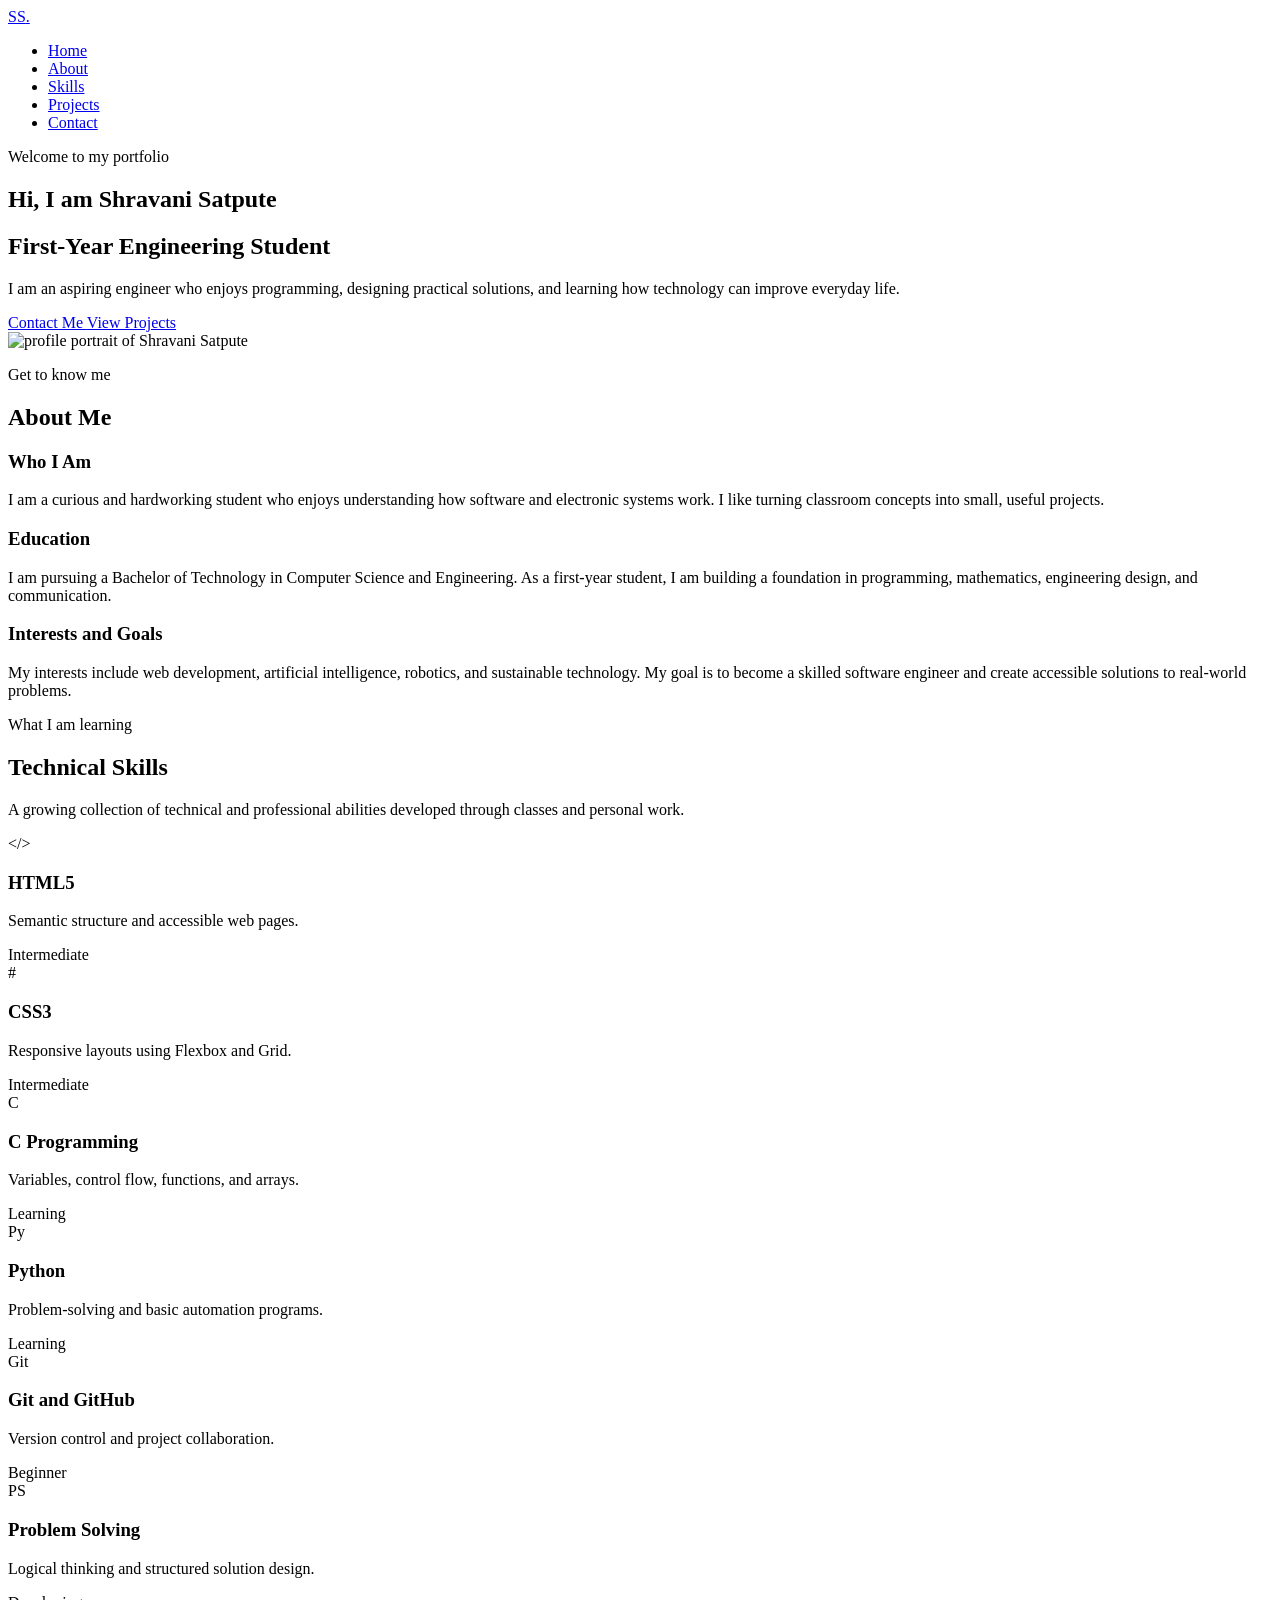
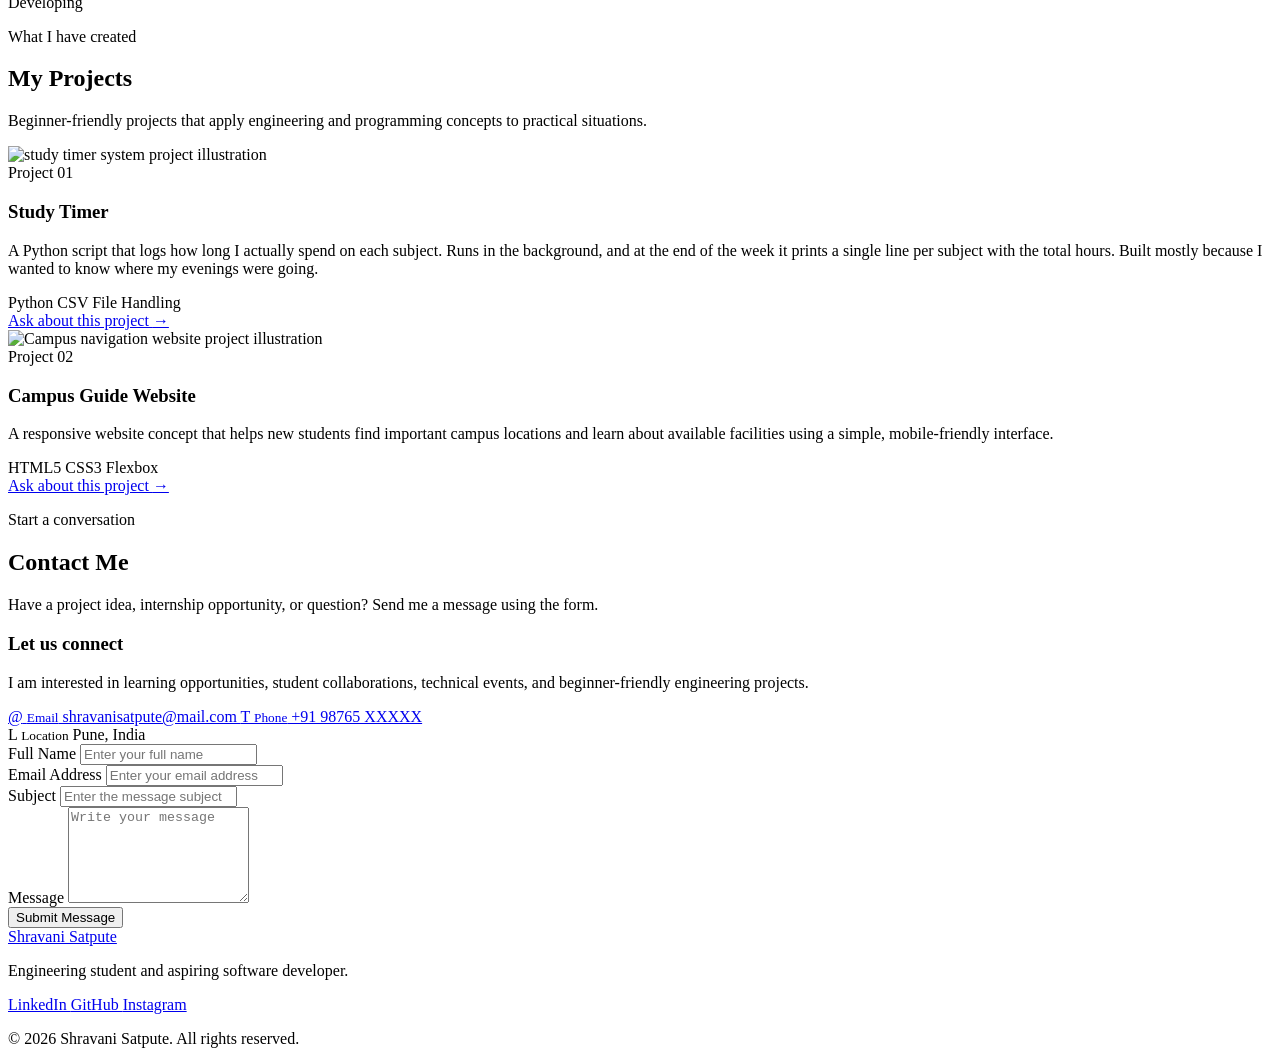
==== index.html @ 006224a8 "Rename Shravani Satpute _ Engineering Student.html to index.html" ====
<!DOCTYPE html>
<!-- saved from url=(0032)https://tantrashala19.niat.tech/ -->
<html lang="en"><head><meta http-equiv="Content-Type" content="text/html; charset=UTF-8">
    
    <meta name="viewport" content="width=device-width, initial-scale=1.0">
    <meta name="description" content="Personal portfolio of Shravani Satpute, a first-year engineering student.">
    <title>Shravani Satpute | Engineering Student</title>

    <link rel="stylesheet" href="./Shravani Satpute _ Engineering Student_files/style.css">
<link rel="stylesheet" href="./Shravani Satpute _ Engineering Student_files/index.css">

<meta name="viewport" content="width=device-width, initial-scale=1.0">
<meta name="robots" content="none,noarchive">
</head>

<body>

    <header class="header">
        <nav class="navbar container" aria-label="Main navigation">
            <a class="logo" href="https://tantrashala19.niat.tech/#home" aria-label="Shravani Satpute home">
                SS<span>.</span>
            </a>

            <ul class="nav-links">
                <li><a href="https://tantrashala19.niat.tech/#home">Home</a></li>
                <li><a href="https://tantrashala19.niat.tech/#about">About</a></li>
                <li><a href="https://tantrashala19.niat.tech/#skills">Skills</a></li>
                <li><a href="https://tantrashala19.niat.tech/#projects">Projects</a></li>
                <li><a href="https://tantrashala19.niat.tech/#contact">Contact</a></li>
            </ul>
        </nav>
    </header>

    <main>

        <section class="hero" id="home">
            <div class="hero-content container">
                <div class="hero-text">
                    <p class="eyebrow">Welcome to my portfolio</p>

                    <h1>
                        Hi, I am <span>Shravani Satpute</span>
                    </h1>

                    <h2>First-Year Engineering Student</h2>

                    <p>
                        I am an aspiring engineer who enjoys programming,
                        designing practical solutions, and learning how
                        technology can improve everyday life.
                    </p>

                    <div class="hero-actions">
                        <a class="button primary-button" href="https://tantrashala19.niat.tech/#contact">
                            Contact Me
                        </a>

                        <a class="button secondary-button" href="https://tantrashala19.niat.tech/#projects">
                            View Projects
                        </a>
                    </div>
                </div>

                <div class="profile-wrapper">
                    <img class="profile-image" src="./Shravani Satpute _ Engineering Student_files/avatar-icon-human-a-person-s-badge-social-media-profile-symbol-the-symbol-of-a-person-vector.jpg" alt="profile portrait of Shravani Satpute">
                </div>
            </div>
        </section>


        <section class="section" id="about">
            <div class="container">
                <div class="section-heading">
                    <p class="eyebrow">Get to know me</p>
                    <h2>About Me</h2>
                </div>

                <div class="about-grid">
                    <article class="about-card">
                        <h3>Who I Am</h3>
                        <p>
                            I am a curious and hardworking student who enjoys
                            understanding how software and electronic systems
                            work. I like turning classroom concepts into small,
                            useful projects.
                        </p>
                    </article>

                    <article class="about-card">
                        <h3>Education</h3>
                        <p>
                            I am pursuing a Bachelor of Technology in Computer
                            Science and Engineering. As a first-year student, I
                            am building a foundation in programming,
                            mathematics, engineering design, and communication.
                        </p>
                    </article>

                    <article class="about-card">
                        <h3>Interests and Goals</h3>
                        <p>
                            My interests include web development, artificial
                            intelligence, robotics, and sustainable technology.
                            My goal is to become a skilled software engineer and
                            create accessible solutions to real-world problems.
                        </p>
                    </article>
                </div>
            </div>
        </section>


        <section class="section skills-section" id="skills">
            <div class="container">
                <div class="section-heading">
                    <p class="eyebrow">What I am learning</p>
                    <h2>Technical Skills</h2>
                    <p>
                        A growing collection of technical and professional
                        abilities developed through classes and personal work.
                    </p>
                </div>

                <div class="skills-grid">
                    <article class="skill-card">
                        <div class="skill-icon" aria-hidden="true">&lt;/&gt;</div>
                        <h3>HTML5</h3>
                        <p>Semantic structure and accessible web pages.</p>
                        <span class="skill-badge">Intermediate</span>
                    </article>

                    <article class="skill-card">
                        <div class="skill-icon" aria-hidden="true">#</div>
                        <h3>CSS3</h3>
                        <p>Responsive layouts using Flexbox and Grid.</p>
                        <span class="skill-badge">Intermediate</span>
                    </article>

                    <article class="skill-card">
                        <div class="skill-icon" aria-hidden="true">C</div>
                        <h3>C Programming</h3>
                        <p>Variables, control flow, functions, and arrays.</p>
                        <span class="skill-badge">Learning</span>
                    </article>

                    <article class="skill-card">
                        <div class="skill-icon" aria-hidden="true">Py</div>
                        <h3>Python</h3>
                        <p>Problem-solving and basic automation programs.</p>
                        <span class="skill-badge">Learning</span>
                    </article>

                    <article class="skill-card">
                        <div class="skill-icon" aria-hidden="true">Git</div>
                        <h3>Git and GitHub</h3>
                        <p>Version control and project collaboration.</p>
                        <span class="skill-badge">Beginner</span>
                    </article>

                    <article class="skill-card">
                        <div class="skill-icon" aria-hidden="true">PS</div>
                        <h3>Problem Solving</h3>
                        <p>Logical thinking and structured solution design.</p>
                        <span class="skill-badge">Developing</span>
                    </article>
                </div>
            </div>
        </section>


        <section class="section" id="projects">
            <div class="container">
                <div class="section-heading">
                    <p class="eyebrow">What I have created</p>
                    <h2>My Projects</h2>
                    <p>
                        Beginner-friendly projects that apply engineering and
                        programming concepts to practical situations.
                    </p>
                </div>

                <div class="projects-grid">
                    <article class="project-card">
                        <img src="./Shravani Satpute _ Engineering Student_files/550x550.jpg" alt="study timer system project illustration">

                        <div class="project-content">
                            <div class="project-number">Project 01</div>
                            <h3>Study Timer</h3>

                            <p>
                                A Python script that logs how long I actually spend on each subject.
                                Runs in the background, and at the end of the week it prints a single line per subject with the total hours.
                                Built mostly because I wanted to know where my evenings were going.
                            </p>

                            <div class="project-tags" aria-label="Project technologies">
                                <span>Python</span>
                                <span>CSV</span>
                                <span>File Handling</span>
                            </div>

                            <a class="project-link" href="https://tantrashala19.niat.tech/#contact">
                                Ask about this project
                                <span aria-hidden="true">→</span>
                            </a>
                        </div>
                    </article>

                    <article class="project-card">
                        <img src="./Shravani Satpute _ Engineering Student_files/Veermata-Jijabai-Technological-Institute-VJTI-Mumbai-Campus-View-3.jpg" alt="Campus navigation website project illustration">

                        <div class="project-content">
                            <div class="project-number">Project 02</div>
                            <h3>Campus Guide Website</h3>

                            <p>
                                A responsive website concept that helps new
                                students find important campus locations and
                                learn about available facilities using a simple,
                                mobile-friendly interface.
                            </p>

                            <div class="project-tags" aria-label="Project technologies">
                                <span>HTML5</span>
                                <span>CSS3</span>
                                <span>Flexbox</span>
                            </div>

                            <a class="project-link" href="https://tantrashala19.niat.tech/#contact">
                                Ask about this project
                                <span aria-hidden="true">→</span>
                            </a>
                        </div>
                    </article>
                </div>
            </div>
        </section>


        <section class="section contact-section" id="contact">
            <div class="container">
                <div class="section-heading">
                    <p class="eyebrow">Start a conversation</p>
                    <h2>Contact Me</h2>
                    <p>
                        Have a project idea, internship opportunity, or question?
                        Send me a message using the form.
                    </p>
                </div>

                <div class="contact-layout">
                    <div class="contact-information">
                        <h3>Let us connect</h3>

                        <p>
                            I am interested in learning opportunities,
                            student collaborations, technical events, and
                            beginner-friendly engineering projects.
                        </p>

                        <div class="contact-list">
                            <a href="mailto:shravanisatpute@mail.com">
                                <span class="contact-icon" aria-hidden="true">@</span>
                                <span>
                                    <small>Email</small>
                                    shravanisatpute@mail.com
                                </span>
                            </a>

                            <a href="tel:+919876XXXXX">
                                <span class="contact-icon" aria-hidden="true">T</span>
                                <span>
                                    <small>Phone</small>
                                    +91 98765 XXXXX
                                </span>
                            </a>

                            <div>
                                <span class="contact-icon" aria-hidden="true">L</span>
                                <span>
                                    <small>Location</small>
                                    Pune, India
                                </span>
                            </div>
                        </div>
                    </div>


                    <form class="contact-form" action="https://tantrashala19.niat.tech/#" method="post">
                        <div class="form-group">
                            <label for="full-name">Full Name</label>
                            <input id="full-name" name="full-name" type="text" autocomplete="name" placeholder="Enter your full name" required="" fdprocessedid="5epvh">
                        </div>

                        <div class="form-group">
                            <label for="email">Email Address</label>
                            <input id="email" name="email" type="email" autocomplete="email" placeholder="Enter your email address" required="" fdprocessedid="0zqoce">
                        </div>

                        <div class="form-group">
                            <label for="subject">Subject</label>
                            <input id="subject" name="subject" type="text" placeholder="Enter the message subject" required="" fdprocessedid="912y89">
                        </div>

                        <div class="form-group">
                            <label for="message">Message</label>
                            <textarea id="message" name="message" rows="6" placeholder="Write your message" required=""></textarea>
                        </div>

                        <button class="button primary-button submit-button" type="submit" fdprocessedid="eg6amt">
                            Submit Message
                        </button>
                    </form>
                </div>
            </div>
        </section>
    </main>


    <footer class="footer">
        <div class="footer-content container">
            <div>
                <a class="footer-logo" href="https://tantrashala19.niat.tech/#home">Shravani Satpute</a>
                <p>Engineering student and aspiring software developer.</p>
            </div>

            <div class="social-links" aria-label="Social media links">
                <a href="https://tantrashala19.niat.tech/[linkedin.com](https://www.linkedin.com/)" target="_blank" rel="noopener noreferrer">
                    LinkedIn
                </a>

                <a href="https://tantrashala19.niat.tech/[github.com](https://github.com/)" target="_blank" rel="noopener noreferrer">
                    GitHub
                </a>

                <a href="https://tantrashala19.niat.tech/[instagram.com](https://www.instagram.com/)" target="_blank" rel="noopener noreferrer">
                    Instagram
                </a>
            </div>
        </div>

        <div class="copyright">
            <p>© 2026 Shravani Satpute. All rights reserved.</p>
        </div>
    </footer>
<script src="./Shravani Satpute _ Engineering Student_files/index.js.download"></script>


<span id="PING_CONTENT_PUSH_NOTIFICATION" style="display: none;"></span><span id="PING_IFRAME_FORM_DETECTION" style="display: none;"></span></body></html>
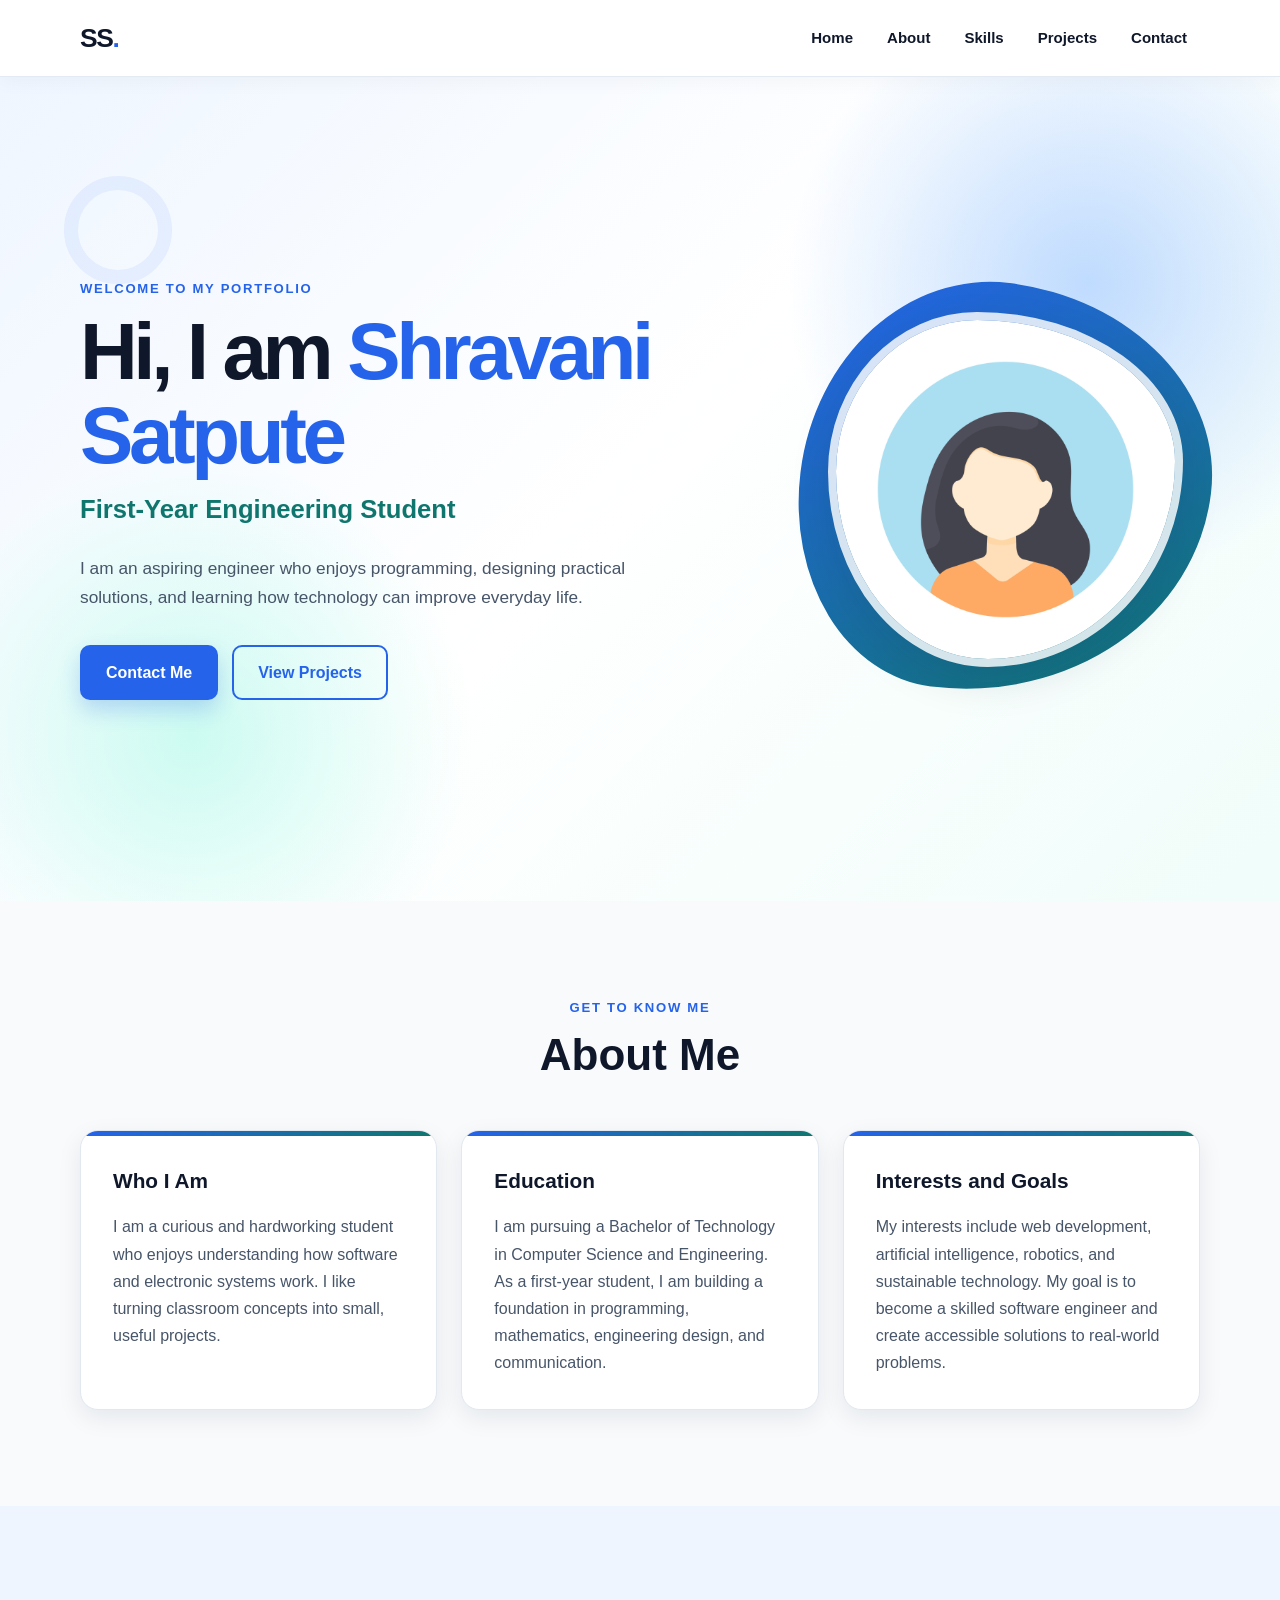
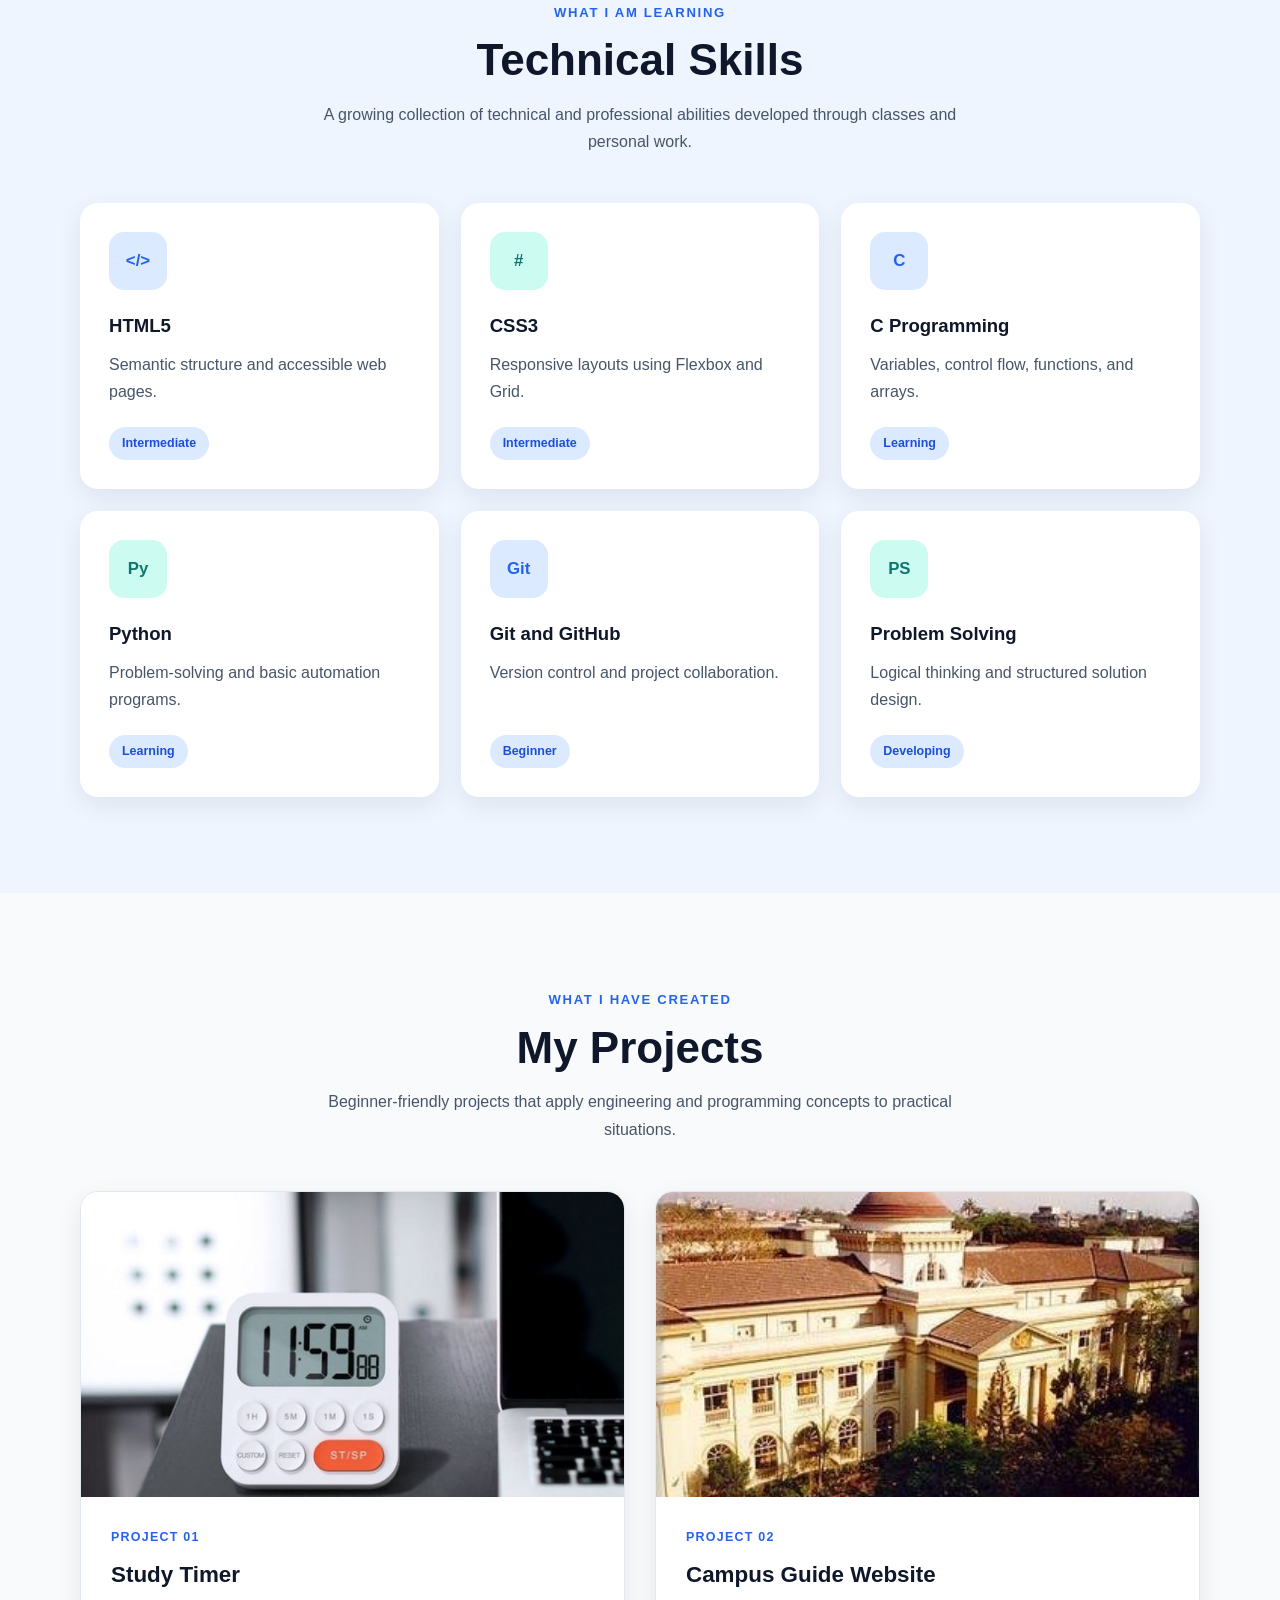
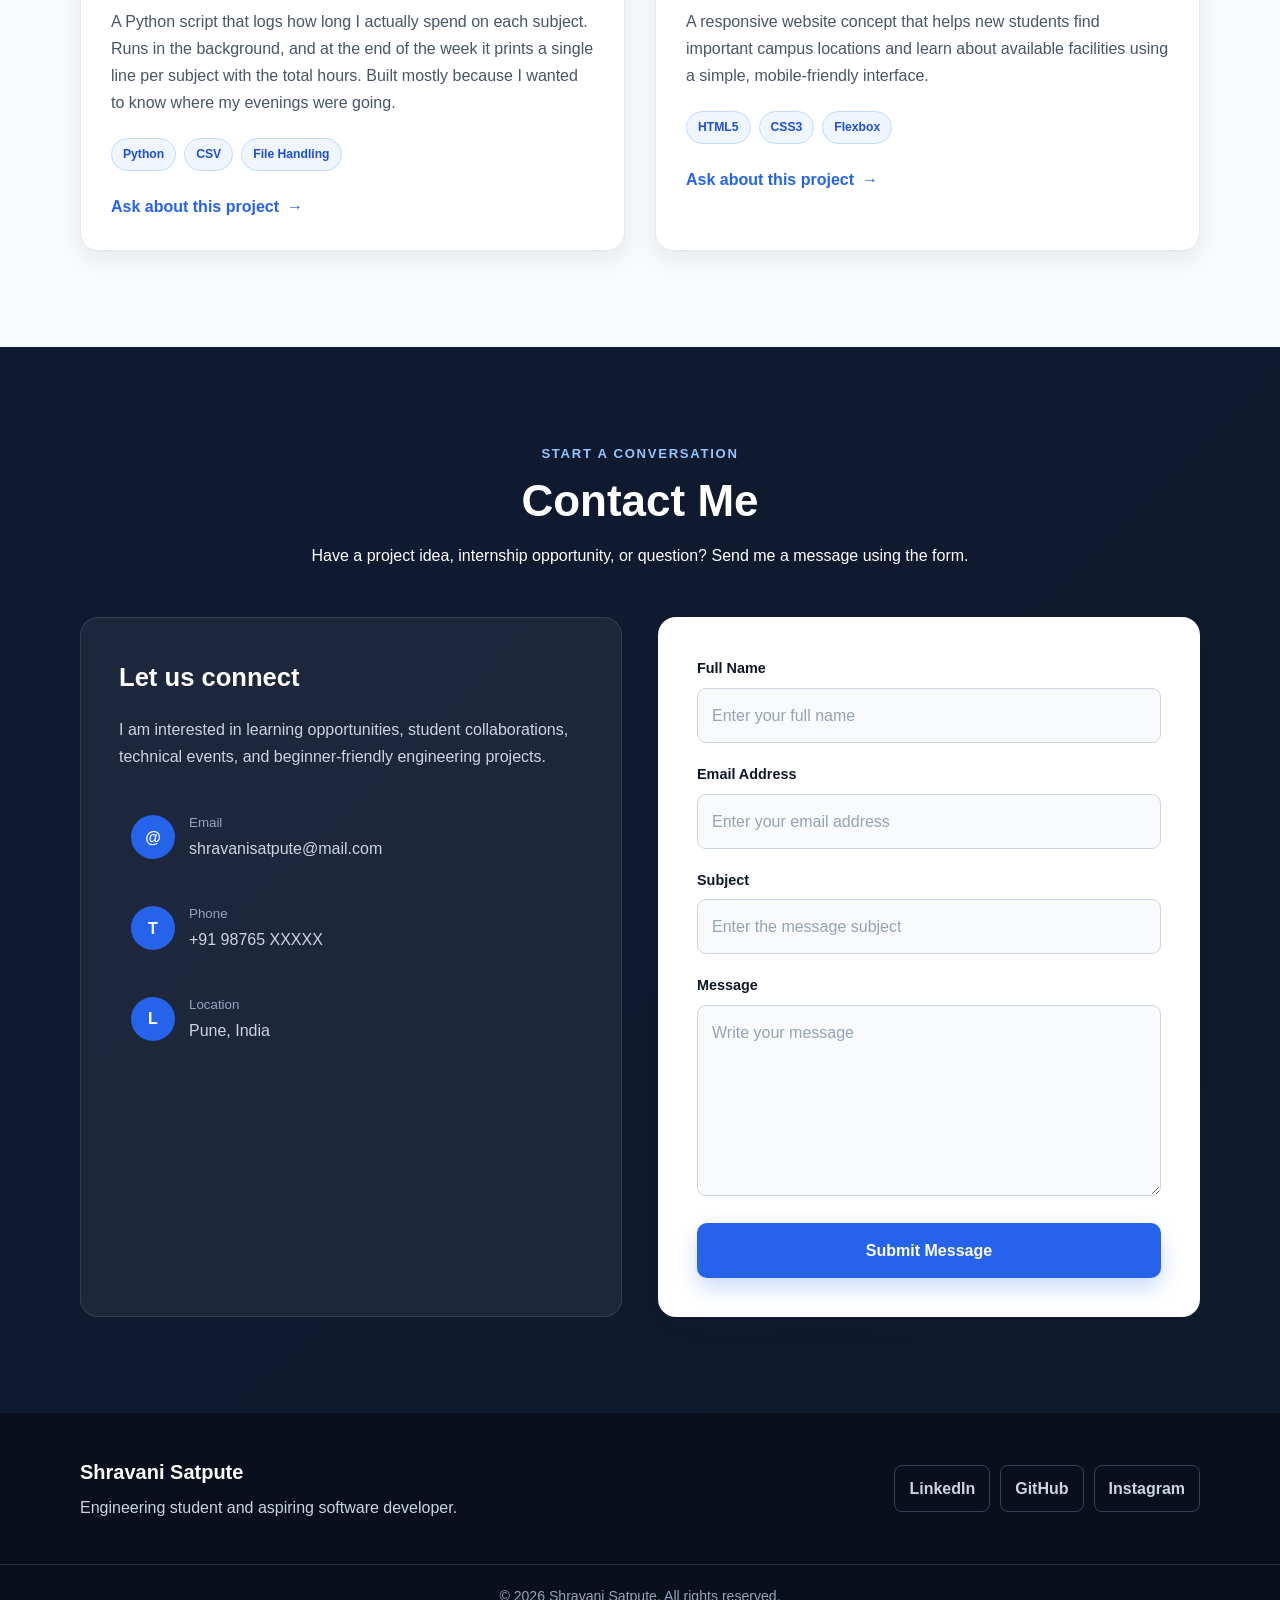
==== commit fbe0c8bc: "Update image and stylesheet paths in index.html" ====
--- a/index.html
+++ b/index.html
@@ -6,8 +6,8 @@
     <meta name="description" content="Personal portfolio of Shravani Satpute, a first-year engineering student.">
     <title>Shravani Satpute | Engineering Student</title>
 
-    <link rel="stylesheet" href="./Shravani Satpute _ Engineering Student_files/style.css">
-<link rel="stylesheet" href="./Shravani Satpute _ Engineering Student_files/index.css">
+    <link rel="stylesheet" href="style.css">
+<link rel="stylesheet" href="index.css">
 
 <meta name="viewport" content="width=device-width, initial-scale=1.0">
 <meta name="robots" content="none,noarchive">
@@ -62,7 +62,7 @@
                 </div>
 
                 <div class="profile-wrapper">
-                    <img class="profile-image" src="./Shravani Satpute _ Engineering Student_files/avatar-icon-human-a-person-s-badge-social-media-profile-symbol-the-symbol-of-a-person-vector.jpg" alt="profile portrait of Shravani Satpute">
+                    <img class="profile-image" src="avatar-icon-human-a-person-s-badge-social-media-profile-symbol-the-symbol-of-a-person-vector.jpg" alt="profile portrait of Shravani Satpute">
                 </div>
             </div>
         </section>
@@ -181,7 +181,7 @@
 
                 <div class="projects-grid">
                     <article class="project-card">
-                        <img src="./Shravani Satpute _ Engineering Student_files/550x550.jpg" alt="study timer system project illustration">
+                        <img src="550x550.jpg" alt="study timer system project illustration">
 
                         <div class="project-content">
                             <div class="project-number">Project 01</div>
@@ -207,7 +207,7 @@
                     </article>
 
                     <article class="project-card">
-                        <img src="./Shravani Satpute _ Engineering Student_files/Veermata-Jijabai-Technological-Institute-VJTI-Mumbai-Campus-View-3.jpg" alt="Campus navigation website project illustration">
+                        <img src="Veermata-Jijabai-Technological-Institute-VJTI-Mumbai-Campus-View-3.jpg" alt="Campus navigation website project illustration">
 
                         <div class="project-content">
                             <div class="project-number">Project 02</div>
--- a/style.css
+++ b/style.css
@@ -0,0 +1,350 @@
+<!DOCTYPE html>
+<html lang="en">
+
+<head>
+    <meta charset="UTF-8">
+    <meta name="viewport" content="width=device-width, initial-scale=1.0">
+    <meta name="description" content="Personal portfolio of Shravani Satpute, a first-year engineering student.">
+    <title>Shravani Satpute | Engineering Student</title>
+
+    <link rel="stylesheet" href="style.css">
+<link rel="stylesheet" href="index.css">
+<meta charset="UTF-8">
+<meta name="viewport" content="width=device-width, initial-scale=1.0" >
+<meta name="robots" content="none,noarchive"/>
+</head>
+
+<body>
+
+    <header class="header">
+        <nav class="navbar container" aria-label="Main navigation">
+            <a class="logo" href="#home" aria-label="Shravani Satpute home">
+                SS<span>.</span>
+            </a>
+
+            <ul class="nav-links">
+                <li><a href="#home">Home</a></li>
+                <li><a href="#about">About</a></li>
+                <li><a href="#skills">Skills</a></li>
+                <li><a href="#projects">Projects</a></li>
+                <li><a href="#contact">Contact</a></li>
+            </ul>
+        </nav>
+    </header>
+
+    <main>
+
+        <section class="hero" id="home">
+            <div class="hero-content container">
+                <div class="hero-text">
+                    <p class="eyebrow">Welcome to my portfolio</p>
+
+                    <h1>
+                        Hi, I am <span>Shravani Satpute</span>
+                    </h1>
+
+                    <h2>First-Year Engineering Student</h2>
+
+                    <p>
+                        I am an aspiring engineer who enjoys programming,
+                        designing practical solutions, and learning how
+                        technology can improve everyday life.
+                    </p>
+
+                    <div class="hero-actions">
+                        <a class="button primary-button" href="#contact">
+                            Contact Me
+                        </a>
+
+                        <a class="button secondary-button" href="#projects">
+                            View Projects
+                        </a>
+                    </div>
+                </div>
+
+                <div class="profile-wrapper">
+                    <img class="profile-image" src="https://static.vecteezy.com/system/resources/previews/014/194/215/original/avatar-icon-human-a-person-s-badge-social-media-profile-symbol-the-symbol-of-a-person-vector.jpg" alt="profile portrait of Shravani Satpute">
+                </div>
+            </div>
+        </section>
+
+
+        <section class="section" id="about">
+            <div class="container">
+                <div class="section-heading">
+                    <p class="eyebrow">Get to know me</p>
+                    <h2>About Me</h2>
+                </div>
+
+                <div class="about-grid">
+                    <article class="about-card">
+                        <h3>Who I Am</h3>
+                        <p>
+                            I am a curious and hardworking student who enjoys
+                            understanding how software and electronic systems
+                            work. I like turning classroom concepts into small,
+                            useful projects.
+                        </p>
+                    </article>
+
+                    <article class="about-card">
+                        <h3>Education</h3>
+                        <p>
+                            I am pursuing a Bachelor of Technology in Computer
+                            Science and Engineering. As a first-year student, I
+                            am building a foundation in programming,
+                            mathematics, engineering design, and communication.
+                        </p>
+                    </article>
+
+                    <article class="about-card">
+                        <h3>Interests and Goals</h3>
+                        <p>
+                            My interests include web development, artificial
+                            intelligence, robotics, and sustainable technology.
+                            My goal is to become a skilled software engineer and
+                            create accessible solutions to real-world problems.
+                        </p>
+                    </article>
+                </div>
+            </div>
+        </section>
+
+
+        <section class="section skills-section" id="skills">
+            <div class="container">
+                <div class="section-heading">
+                    <p class="eyebrow">What I am learning</p>
+                    <h2>Technical Skills</h2>
+                    <p>
+                        A growing collection of technical and professional
+                        abilities developed through classes and personal work.
+                    </p>
+                </div>
+
+                <div class="skills-grid">
+                    <article class="skill-card">
+                        <div class="skill-icon" aria-hidden="true">&lt;/&gt;</div>
+                        <h3>HTML5</h3>
+                        <p>Semantic structure and accessible web pages.</p>
+                        <span class="skill-badge">Intermediate</span>
+                    </article>
+
+                    <article class="skill-card">
+                        <div class="skill-icon" aria-hidden="true">#</div>
+                        <h3>CSS3</h3>
+                        <p>Responsive layouts using Flexbox and Grid.</p>
+                        <span class="skill-badge">Intermediate</span>
+                    </article>
+
+                    <article class="skill-card">
+                        <div class="skill-icon" aria-hidden="true">C</div>
+                        <h3>C Programming</h3>
+                        <p>Variables, control flow, functions, and arrays.</p>
+                        <span class="skill-badge">Learning</span>
+                    </article>
+
+                    <article class="skill-card">
+                        <div class="skill-icon" aria-hidden="true">Py</div>
+                        <h3>Python</h3>
+                        <p>Problem-solving and basic automation programs.</p>
+                        <span class="skill-badge">Learning</span>
+                    </article>
+
+                    <article class="skill-card">
+                        <div class="skill-icon" aria-hidden="true">Git</div>
+                        <h3>Git and GitHub</h3>
+                        <p>Version control and project collaboration.</p>
+                        <span class="skill-badge">Beginner</span>
+                    </article>
+
+                    <article class="skill-card">
+                        <div class="skill-icon" aria-hidden="true">PS</div>
+                        <h3>Problem Solving</h3>
+                        <p>Logical thinking and structured solution design.</p>
+                        <span class="skill-badge">Developing</span>
+                    </article>
+                </div>
+            </div>
+        </section>
+
+
+        <section class="section" id="projects">
+            <div class="container">
+                <div class="section-heading">
+                    <p class="eyebrow">What I have created</p>
+                    <h2>My Projects</h2>
+                    <p>
+                        Beginner-friendly projects that apply engineering and
+                        programming concepts to practical situations.
+                    </p>
+                </div>
+
+                <div class="projects-grid">
+                    <article class="project-card">
+                        <img src="https://media.s-bol.com/B2XDO1O3nB2o/KJ10Qx/550x550.jpg" alt="study timer system project illustration">
+
+                        <div class="project-content">
+                            <div class="project-number">Project 01</div>
+                            <h3>Study Timer</h3>
+
+                            <p>
+                                A Python script that logs how long I actually spend on each subject.
+                                Runs in the background, and at the end of the week it prints a single line per subject with the total hours.
+                                Built mostly because I wanted to know where my evenings were going.
+                            </p>
+
+                            <div class="project-tags" aria-label="Project technologies">
+                                <span>Python</span>
+                                <span>CSV</span>
+                                <span>File Handling</span>
+                            </div>
+
+                            <a class="project-link" href="#contact">
+                                Ask about this project
+                                <span aria-hidden="true">&rarr;</span>
+                            </a>
+                        </div>
+                    </article>
+
+                    <article class="project-card">
+                        <img src="https://img.jagranjosh.com/images/2023/January/312023/Veermata-Jijabai-Technological-Institute-VJTI-Mumbai-Campus-View-3.jpg" alt="Campus navigation website project illustration">
+
+                        <div class="project-content">
+                            <div class="project-number">Project 02</div>
+                            <h3>Campus Guide Website</h3>
+
+                            <p>
+                                A responsive website concept that helps new
+                                students find important campus locations and
+                                learn about available facilities using a simple,
+                                mobile-friendly interface.
+                            </p>
+
+                            <div class="project-tags" aria-label="Project technologies">
+                                <span>HTML5</span>
+                                <span>CSS3</span>
+                                <span>Flexbox</span>
+                            </div>
+
+                            <a class="project-link" href="#contact">
+                                Ask about this project
+                                <span aria-hidden="true">&rarr;</span>
+                            </a>
+                        </div>
+                    </article>
+                </div>
+            </div>
+        </section>
+
+
+        <section class="section contact-section" id="contact">
+            <div class="container">
+                <div class="section-heading">
+                    <p class="eyebrow">Start a conversation</p>
+                    <h2>Contact Me</h2>
+                    <p>
+                        Have a project idea, internship opportunity, or question?
+                        Send me a message using the form.
+                    </p>
+                </div>
+
+                <div class="contact-layout">
+                    <div class="contact-information">
+                        <h3>Let us connect</h3>
+
+                        <p>
+                            I am interested in learning opportunities,
+                            student collaborations, technical events, and
+                            beginner-friendly engineering projects.
+                        </p>
+
+                        <div class="contact-list">
+                            <a href="mailto:shravanisatpute@mail.com">
+                                <span class="contact-icon" aria-hidden="true">@</span>
+                                <span>
+                                    <small>Email</small>
+                                    shravanisatpute@mail.com
+                                </span>
+                            </a>
+
+                            <a href="tel:+919876XXXXX">
+                                <span class="contact-icon" aria-hidden="true">T</span>
+                                <span>
+                                    <small>Phone</small>
+                                    +91 98765 XXXXX
+                                </span>
+                            </a>
+
+                            <div>
+                                <span class="contact-icon" aria-hidden="true">L</span>
+                                <span>
+                                    <small>Location</small>
+                                    Pune, India
+                                </span>
+                            </div>
+                        </div>
+                    </div>
+
+
+                    <form class="contact-form" action="#" method="post">
+                        <div class="form-group">
+                            <label for="full-name">Full Name</label>
+                            <input id="full-name" name="full-name" type="text" autocomplete="name" placeholder="Enter your full name" required>
+                        </div>
+
+                        <div class="form-group">
+                            <label for="email">Email Address</label>
+                            <input id="email" name="email" type="email" autocomplete="email" placeholder="Enter your email address" required>
+                        </div>
+
+                        <div class="form-group">
+                            <label for="subject">Subject</label>
+                            <input id="subject" name="subject" type="text" placeholder="Enter the message subject" required>
+                        </div>
+
+                        <div class="form-group">
+                            <label for="message">Message</label>
+                            <textarea id="message" name="message" rows="6" placeholder="Write your message" required></textarea>
+                        </div>
+
+                        <button class="button primary-button submit-button" type="submit">
+                            Submit Message
+                        </button>
+                    </form>
+                </div>
+            </div>
+        </section>
+    </main>
+
+
+    <footer class="footer">
+        <div class="footer-content container">
+            <div>
+                <a class="footer-logo" href="#home">Shravani Satpute</a>
+                <p>Engineering student and aspiring software developer.</p>
+            </div>
+
+            <div class="social-links" aria-label="Social media links">
+                <a href="[linkedin.com](https://www.linkedin.com/)" target="_blank" rel="noopener noreferrer">
+                    LinkedIn
+                </a>
+
+                <a href="[github.com](https://github.com/)" target="_blank" rel="noopener noreferrer">
+                    GitHub
+                </a>
+
+                <a href="[instagram.com](https://www.instagram.com/)" target="_blank" rel="noopener noreferrer">
+                    Instagram
+                </a>
+            </div>
+        </div>
+
+        <div class="copyright">
+            <p>&copy; 2026 Shravani Satpute. All rights reserved.</p>
+        </div>
+    </footer>
+<script src="index.js"></script>
+</body>
+
+</html>
--- a/index.css
+++ b/index.css
@@ -0,0 +1,877 @@
+@import url('https://fonts.googleapis.com/css2?family=Bree+Serif&family=Caveat:wght@400;700&family=Lobster&family=Monoton&family=Open+Sans:ital,wght@0,400;0,700;1,400;1,700&family=Playfair+Display+SC:ital,wght@0,400;0,700;1,700&family=Playfair+Display:ital,wght@0,400;0,700;1,700&family=Roboto:ital,wght@0,400;0,700;1,400;1,700&family=Source+Sans+Pro:ital,wght@0,400;0,700;1,700&family=Work+Sans:ital,wght@0,400;0,700;1,700&display=swap');
+
+:root {
+    --primary: #2563eb;
+    --primary-dark: #1d4ed8;
+    --primary-light: #dbeafe;
+    --accent: #0f766e;
+    --heading: #0f172a;
+    --text: #475569;
+    --light-text: #64748b;
+    --background: #f8fafc;
+    --surface: #ffffff;
+    --border: #e2e8f0;
+    --footer: #0f172a;
+    --shadow: 0 16px 40px rgba(15, 23, 42, 0.1);
+    --small-shadow: 0 8px 24px rgba(15, 23, 42, 0.08);
+    --radius: 18px;
+    --transition: 0.25s ease;
+}
+
+* {
+    box-sizing: border-box;
+    margin: 0;
+    padding: 0;
+}
+
+html {
+    scroll-behavior: smooth;
+    scroll-padding-top: 90px;
+}
+
+body {
+    min-width: 0;
+    overflow-x: hidden;
+    color: var(--text);
+    background: var(--background);
+    font-family: Arial, Helvetica, sans-serif;
+    line-height: 1.7;
+}
+
+img {
+    display: block;
+    max-width: 100%;
+}
+
+a {
+    color: inherit;
+    text-decoration: none;
+}
+
+button,
+input,
+textarea {
+    font: inherit;
+}
+
+button {
+    border: 0;
+    cursor: pointer;
+}
+
+.container {
+    width: min(1120px, calc(100% - 40px));
+    margin-inline: auto;
+}
+
+.section {
+    padding: 96px 0;
+}
+
+.section-heading {
+    max-width: 680px;
+    margin: 0 auto 48px;
+    text-align: center;
+}
+
+.section-heading h2 {
+    margin-bottom: 14px;
+    color: var(--heading);
+    font-size: clamp(2rem, 5vw, 2.75rem);
+    line-height: 1.2;
+}
+
+.eyebrow {
+    margin-bottom: 10px;
+    color: var(--primary);
+    font-size: 0.82rem;
+    font-weight: 700;
+    letter-spacing: 0.13em;
+    text-transform: uppercase;
+}
+
+.header {
+    position: sticky;
+    z-index: 1000;
+    top: 0;
+    border-bottom: 1px solid rgba(226, 232, 240, 0.9);
+    background: rgba(255, 255, 255, 0.96);
+    box-shadow: 0 4px 20px rgba(15, 23, 42, 0.04);
+}
+
+.navbar {
+    display: flex;
+    min-height: 76px;
+    align-items: center;
+    justify-content: space-between;
+    gap: 30px;
+}
+
+.logo {
+    flex-shrink: 0;
+    color: var(--heading);
+    font-size: 1.65rem;
+    font-weight: 800;
+    letter-spacing: -0.05em;
+}
+
+.logo span {
+    color: var(--primary);
+}
+
+.nav-links {
+    display: flex;
+    align-items: center;
+    gap: 8px;
+    list-style: none;
+}
+
+.nav-links a {
+    position: relative;
+    display: block;
+    padding: 10px 13px;
+    color: var(--heading);
+    font-size: 0.94rem;
+    font-weight: 600;
+    transition:
+        color var(--transition),
+        background-color var(--transition);
+}
+
+.nav-links a::after {
+    position: absolute;
+    right: 13px;
+    bottom: 4px;
+    left: 13px;
+    height: 2px;
+    content: "";
+    background: var(--primary);
+    transform: scaleX(0);
+    transform-origin: center;
+    transition: transform var(--transition);
+}
+
+.nav-links a:hover,
+.nav-links a:focus-visible {
+    color: var(--primary);
+}
+
+.nav-links a:hover::after,
+.nav-links a:focus-visible::after {
+    transform: scaleX(1);
+}
+
+.hero {
+    position: relative;
+    overflow: hidden;
+    min-height: calc(100vh - 76px);
+    background:
+        radial-gradient(circle at 85% 25%, #bfdbfe 0, transparent 24%),
+        radial-gradient(circle at 15% 80%, #ccfbf1 0, transparent 22%),
+        linear-gradient(135deg, #eff6ff 0%, #ffffff 48%, #f0fdfa 100%);
+}
+
+.hero::before {
+    position: absolute;
+    top: 12%;
+    left: 5%;
+    width: 80px;
+    height: 80px;
+    border: 14px solid rgba(37, 99, 235, 0.08);
+    border-radius: 50%;
+    content: "";
+}
+
+.hero-content {
+    display: flex;
+    min-height: calc(100vh - 76px);
+    align-items: center;
+    justify-content: space-between;
+    gap: 70px;
+    padding-top: 70px;
+    padding-bottom: 70px;
+}
+
+.hero-text {
+    z-index: 1;
+    flex: 1 1 580px;
+    max-width: 650px;
+}
+
+.hero-text h1 {
+    margin-bottom: 10px;
+    color: var(--heading);
+    font-size: clamp(2.7rem, 7vw, 5rem);
+    letter-spacing: -0.055em;
+    line-height: 1.05;
+}
+
+.hero-text h1 span {
+    color: var(--primary);
+}
+
+.hero-text h2 {
+    margin-bottom: 22px;
+    color: var(--accent);
+    font-size: clamp(1.2rem, 3vw, 1.6rem);
+    font-weight: 700;
+}
+
+.hero-text>p:not(.eyebrow) {
+    max-width: 590px;
+    font-size: 1.08rem;
+}
+
+.hero-actions {
+    display: flex;
+    flex-wrap: wrap;
+    gap: 14px;
+    margin-top: 32px;
+}
+
+.button {
+    display: inline-flex;
+    min-height: 50px;
+    align-items: center;
+    justify-content: center;
+    border: 2px solid transparent;
+    border-radius: 10px;
+    padding: 12px 24px;
+    font-weight: 700;
+    transition:
+        color var(--transition),
+        background-color var(--transition),
+        border-color var(--transition),
+        box-shadow var(--transition),
+        transform var(--transition);
+}
+
+.primary-button {
+    color: #ffffff;
+    background: var(--primary);
+    box-shadow: 0 10px 22px rgba(37, 99, 235, 0.24);
+}
+
+.primary-button:hover,
+.primary-button:focus-visible {
+    background: var(--primary-dark);
+    box-shadow: 0 14px 28px rgba(37, 99, 235, 0.32);
+    transform: translateY(-3px);
+}
+
+.secondary-button {
+    border-color: var(--primary);
+    color: var(--primary);
+    background: transparent;
+}
+
+.secondary-button:hover,
+.secondary-button:focus-visible {
+    color: #ffffff;
+    background: var(--primary);
+    transform: translateY(-3px);
+}
+
+.profile-wrapper {
+    position: relative;
+    display: flex;
+    flex: 0 1 390px;
+    align-items: center;
+    justify-content: center;
+}
+
+.profile-wrapper::before {
+    position: absolute;
+    width: 105%;
+    aspect-ratio: 1;
+    border-radius: 45% 55% 62% 38% / 52% 45% 55% 48%;
+    content: "";
+    background: linear-gradient(145deg, var(--primary), var(--accent));
+    transform: rotate(7deg);
+}
+
+.profile-image {
+    position: relative;
+    z-index: 1;
+    width: min(100%, 355px);
+    border: 8px solid rgba(255, 255, 255, 0.82);
+    border-radius: 42% 58% 55% 45% / 45% 42% 58% 55%;
+    box-shadow: var(--shadow);
+}
+
+.about-grid {
+    display: grid;
+    grid-template-columns: repeat(3, 1fr);
+    gap: 24px;
+}
+
+.about-card {
+    position: relative;
+    overflow: hidden;
+    border: 1px solid var(--border);
+    border-radius: var(--radius);
+    padding: 32px;
+    background: var(--surface);
+    box-shadow: var(--small-shadow);
+    transition:
+        border-color var(--transition),
+        box-shadow var(--transition),
+        transform var(--transition);
+}
+
+.about-card::before {
+    position: absolute;
+    top: 0;
+    left: 0;
+    width: 100%;
+    height: 5px;
+    content: "";
+    background: linear-gradient(90deg, var(--primary), var(--accent));
+}
+
+.about-card:hover {
+    border-color: #bfdbfe;
+    box-shadow: var(--shadow);
+    transform: translateY(-7px);
+}
+
+.about-card h3 {
+    margin-bottom: 15px;
+    color: var(--heading);
+    font-size: 1.3rem;
+}
+
+.skills-section {
+    background: #eef5ff;
+}
+
+.skills-grid {
+    display: grid;
+    grid-template-columns: repeat(3, 1fr);
+    gap: 22px;
+}
+
+.skill-card {
+    display: flex;
+    min-height: 275px;
+    flex-direction: column;
+    align-items: flex-start;
+    border: 1px solid transparent;
+    border-radius: var(--radius);
+    padding: 28px;
+    background: var(--surface);
+    box-shadow: var(--small-shadow);
+    transition:
+        border-color var(--transition),
+        box-shadow var(--transition),
+        transform var(--transition);
+}
+
+.skill-card:hover {
+    border-color: #93c5fd;
+    box-shadow: var(--shadow);
+    transform: translateY(-7px);
+}
+
+.skill-icon {
+    display: inline-flex;
+    width: 58px;
+    height: 58px;
+    align-items: center;
+    justify-content: center;
+    margin-bottom: 20px;
+    border-radius: 15px;
+    color: var(--primary);
+    background: var(--primary-light);
+    font-size: 1.05rem;
+    font-weight: 800;
+}
+
+.skill-card:nth-child(even) .skill-icon {
+    color: var(--accent);
+    background: #ccfbf1;
+}
+
+.skill-card h3 {
+    margin-bottom: 9px;
+    color: var(--heading);
+    font-size: 1.16rem;
+}
+
+.skill-card p {
+    margin-bottom: 22px;
+}
+
+.skill-badge {
+    margin-top: auto;
+    border-radius: 999px;
+    padding: 6px 13px;
+    color: var(--primary-dark);
+    background: var(--primary-light);
+    font-size: 0.78rem;
+    font-weight: 700;
+}
+
+.projects-grid {
+    display: grid;
+    grid-template-columns: repeat(2, 1fr);
+    gap: 30px;
+}
+
+.project-card {
+    overflow: hidden;
+    border: 1px solid var(--border);
+    border-radius: var(--radius);
+    background: var(--surface);
+    box-shadow: var(--small-shadow);
+    transition:
+        box-shadow var(--transition),
+        transform var(--transition);
+}
+
+.project-card:hover {
+    box-shadow: var(--shadow);
+    transform: translateY(-8px);
+}
+
+.project-card>img {
+    width: 100%;
+    aspect-ratio: 16 / 9;
+    object-fit: cover;
+    background: var(--primary-light);
+    transition: transform 0.45s ease;
+}
+
+.project-card:hover>img {
+    transform: scale(1.035);
+}
+
+.project-content {
+    padding: 30px;
+}
+
+.project-number {
+    margin-bottom: 8px;
+    color: var(--primary);
+    font-size: 0.78rem;
+    font-weight: 800;
+    letter-spacing: 0.1em;
+    text-transform: uppercase;
+}
+
+.project-content h3 {
+    margin-bottom: 13px;
+    color: var(--heading);
+    font-size: 1.4rem;
+}
+
+.project-tags {
+    display: flex;
+    flex-wrap: wrap;
+    gap: 8px;
+    margin: 22px 0;
+}
+
+.project-tags span {
+    border: 1px solid #bfdbfe;
+    border-radius: 999px;
+    padding: 5px 11px;
+    color: var(--primary-dark);
+    background: #eff6ff;
+    font-size: 0.76rem;
+    font-weight: 700;
+}
+
+.project-link {
+    display: inline-flex;
+    align-items: center;
+    gap: 8px;
+    color: var(--primary);
+    font-weight: 700;
+    transition:
+        color var(--transition),
+        gap var(--transition);
+}
+
+.project-link:hover,
+.project-link:focus-visible {
+    gap: 13px;
+    color: var(--primary-dark);
+}
+
+
+
+.contact-section {
+    background:
+        linear-gradient(rgba(15, 23, 42, 0.96), rgba(15, 23, 42, 0.96)),
+        linear-gradient(135deg, var(--primary), var(--accent));
+}
+
+.contact-section .section-heading h2,
+.contact-section .section-heading p:not(.eyebrow) {
+    color: #ffffff;
+}
+
+.contact-section .eyebrow {
+    color: #93c5fd;
+}
+
+.contact-layout {
+    display: flex;
+    align-items: stretch;
+    gap: 36px;
+}
+
+.contact-information,
+.contact-form {
+    flex: 1 1 0;
+    border: 1px solid rgba(255, 255, 255, 0.1);
+    border-radius: var(--radius);
+    padding: 38px;
+}
+
+.contact-information {
+    color: #cbd5e1;
+    background: rgba(255, 255, 255, 0.06);
+}
+
+.contact-information h3 {
+    margin-bottom: 16px;
+    color: #ffffff;
+    font-size: 1.6rem;
+}
+
+.contact-list {
+    display: flex;
+    flex-direction: column;
+    gap: 17px;
+    margin-top: 30px;
+}
+
+.contact-list a,
+.contact-list>div {
+    display: flex;
+    min-width: 0;
+    align-items: center;
+    gap: 14px;
+    border-radius: 12px;
+    padding: 12px;
+    transition: background-color var(--transition);
+}
+
+.contact-list a:hover {
+    background: rgba(255, 255, 255, 0.08);
+}
+
+.contact-list span:last-child {
+    min-width: 0;
+    overflow-wrap: anywhere;
+}
+
+.contact-list small {
+    display: block;
+    color: #94a3b8;
+}
+
+.contact-icon {
+    display: inline-flex;
+    width: 44px;
+    height: 44px;
+    flex: 0 0 44px;
+    align-items: center;
+    justify-content: center;
+    border-radius: 50%;
+    color: #ffffff;
+    background: var(--primary);
+    font-weight: 800;
+}
+
+.contact-form {
+    background: var(--surface);
+    box-shadow: var(--shadow);
+}
+
+.form-group {
+    margin-bottom: 19px;
+}
+
+.form-group label {
+    display: block;
+    margin-bottom: 7px;
+    color: var(--heading);
+    font-size: 0.9rem;
+    font-weight: 700;
+}
+
+.form-group input,
+.form-group textarea {
+    width: 100%;
+    border: 1px solid #cbd5e1;
+    border-radius: 9px;
+    outline: none;
+    padding: 13px 14px;
+    color: var(--heading);
+    background: #f8fafc;
+    transition:
+        border-color var(--transition),
+        box-shadow var(--transition),
+        background-color var(--transition);
+}
+
+.form-group textarea {
+    min-height: 145px;
+    resize: vertical;
+}
+
+.form-group input:focus,
+.form-group textarea:focus {
+    border-color: var(--primary);
+    background: #ffffff;
+    box-shadow: 0 0 0 4px rgba(37, 99, 235, 0.13);
+}
+
+.form-group input::placeholder,
+.form-group textarea::placeholder {
+    color: #94a3b8;
+}
+
+.submit-button {
+    width: 100%;
+}
+
+.footer {
+    color: #cbd5e1;
+    background: #090f1d;
+}
+
+.footer-content {
+    display: flex;
+    align-items: center;
+    justify-content: space-between;
+    gap: 30px;
+    padding-top: 42px;
+    padding-bottom: 42px;
+}
+
+.footer-logo {
+    display: inline-block;
+    margin-bottom: 5px;
+    color: #ffffff;
+    font-size: 1.25rem;
+    font-weight: 800;
+}
+
+.social-links {
+    display: flex;
+    flex-wrap: wrap;
+    gap: 10px;
+}
+
+.social-links a {
+    border: 1px solid #334155;
+    border-radius: 8px;
+    padding: 9px 14px;
+    font-weight: 600;
+    transition:
+        color var(--transition),
+        background-color var(--transition),
+        border-color var(--transition),
+        transform var(--transition);
+}
+
+.social-links a:hover,
+.social-links a:focus-visible {
+    border-color: var(--primary);
+    color: #ffffff;
+    background: var(--primary);
+    transform: translateY(-3px);
+}
+
+.copyright {
+    border-top: 1px solid #1e293b;
+    padding: 20px;
+    text-align: center;
+    color: #94a3b8;
+    font-size: 0.88rem;
+}
+
+/* Keyboard accessibility */
+a:focus-visible,
+button:focus-visible {
+    outline: 3px solid #60a5fa;
+    outline-offset: 4px;
+}
+
+/* ------------------------------
+   Tablet responsiveness
+------------------------------ */
+
+@media (max-width: 900px) {
+    .section {
+        padding: 78px 0;
+    }
+
+    .hero-content {
+        flex-direction: column-reverse;
+        justify-content: center;
+        gap: 45px;
+        text-align: center;
+    }
+
+    .hero-text {
+        flex-basis: auto;
+    }
+
+    .hero-text>p:not(.eyebrow) {
+        margin-inline: auto;
+    }
+
+    .hero-actions {
+        justify-content: center;
+    }
+
+    .profile-wrapper {
+        flex-basis: auto;
+        width: min(70vw, 330px);
+    }
+
+    .about-grid,
+    .skills-grid {
+        grid-template-columns: repeat(2, 1fr);
+    }
+
+    .about-card:last-child {
+        grid-column: 1 / -1;
+    }
+
+    .contact-layout {
+        flex-direction: column;
+    }
+}
+
+/* ------------------------------
+   Mobile responsiveness
+------------------------------ */
+
+@media (max-width: 650px) {
+    .container {
+        width: min(100% - 28px, 1120px);
+    }
+
+    html {
+        scroll-padding-top: 135px;
+    }
+
+    .header {
+        position: sticky;
+    }
+
+    .navbar {
+        min-height: auto;
+        flex-direction: column;
+        gap: 8px;
+        padding-top: 12px;
+        padding-bottom: 10px;
+    }
+
+    .nav-links {
+        width: 100%;
+        justify-content: flex-start;
+        gap: 2px;
+        overflow-x: auto;
+        padding-bottom: 3px;
+        scrollbar-width: none;
+    }
+
+    .nav-links::-webkit-scrollbar {
+        display: none;
+    }
+
+    .nav-links a {
+        white-space: nowrap;
+        padding: 8px 10px;
+        font-size: 0.82rem;
+    }
+
+    .nav-links a::after {
+        right: 10px;
+        left: 10px;
+    }
+
+    .hero {
+        min-height: auto;
+    }
+
+    .hero-content {
+        min-height: auto;
+        padding-top: 55px;
+        padding-bottom: 70px;
+    }
+
+    .hero-text h1 {
+        font-size: clamp(2.35rem, 13vw, 3.7rem);
+    }
+
+    .profile-wrapper {
+        width: min(72vw, 285px);
+    }
+
+    .section {
+        padding: 65px 0;
+    }
+
+    .section-heading {
+        margin-bottom: 34px;
+    }
+
+    .about-grid,
+    .skills-grid,
+    .projects-grid {
+        grid-template-columns: 1fr;
+    }
+
+    .about-card:last-child {
+        grid-column: auto;
+    }
+
+    .skill-card {
+        min-height: auto;
+    }
+
+    .contact-information,
+    .contact-form,
+    .project-content,
+    .about-card,
+    .skill-card {
+        padding: 25px;
+    }
+
+    .footer-content {
+        flex-direction: column;
+        align-items: flex-start;
+    }
+}
+
+@media (max-width: 400px) {
+    .hero-actions {
+        flex-direction: column;
+    }
+
+    .hero-actions .button {
+        width: 100%;
+    }
+
+    .contact-information,
+    .contact-form {
+        padding: 21px;
+    }
+
+    .social-links {
+        flex-direction: column;
+        width: 100%;
+    }
+
+    .social-links a {
+        text-align: center;
+    }
+}
